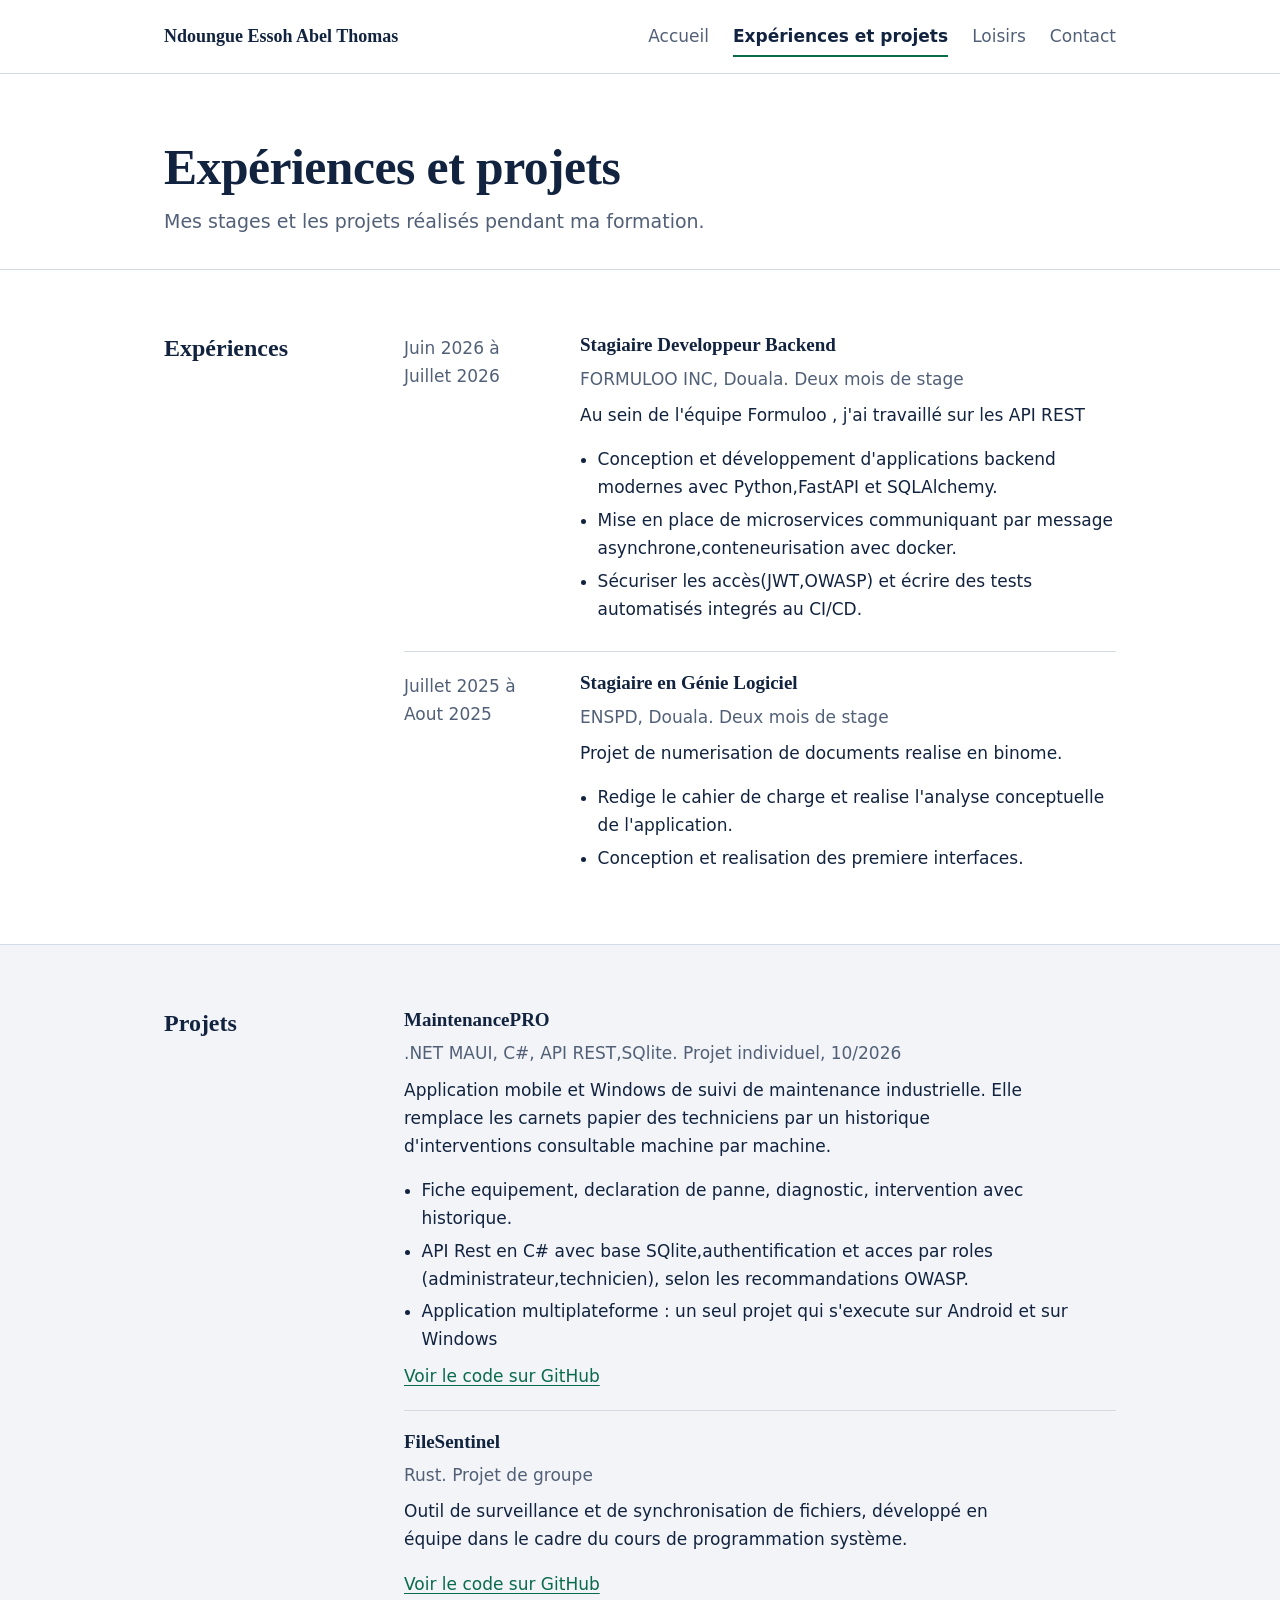
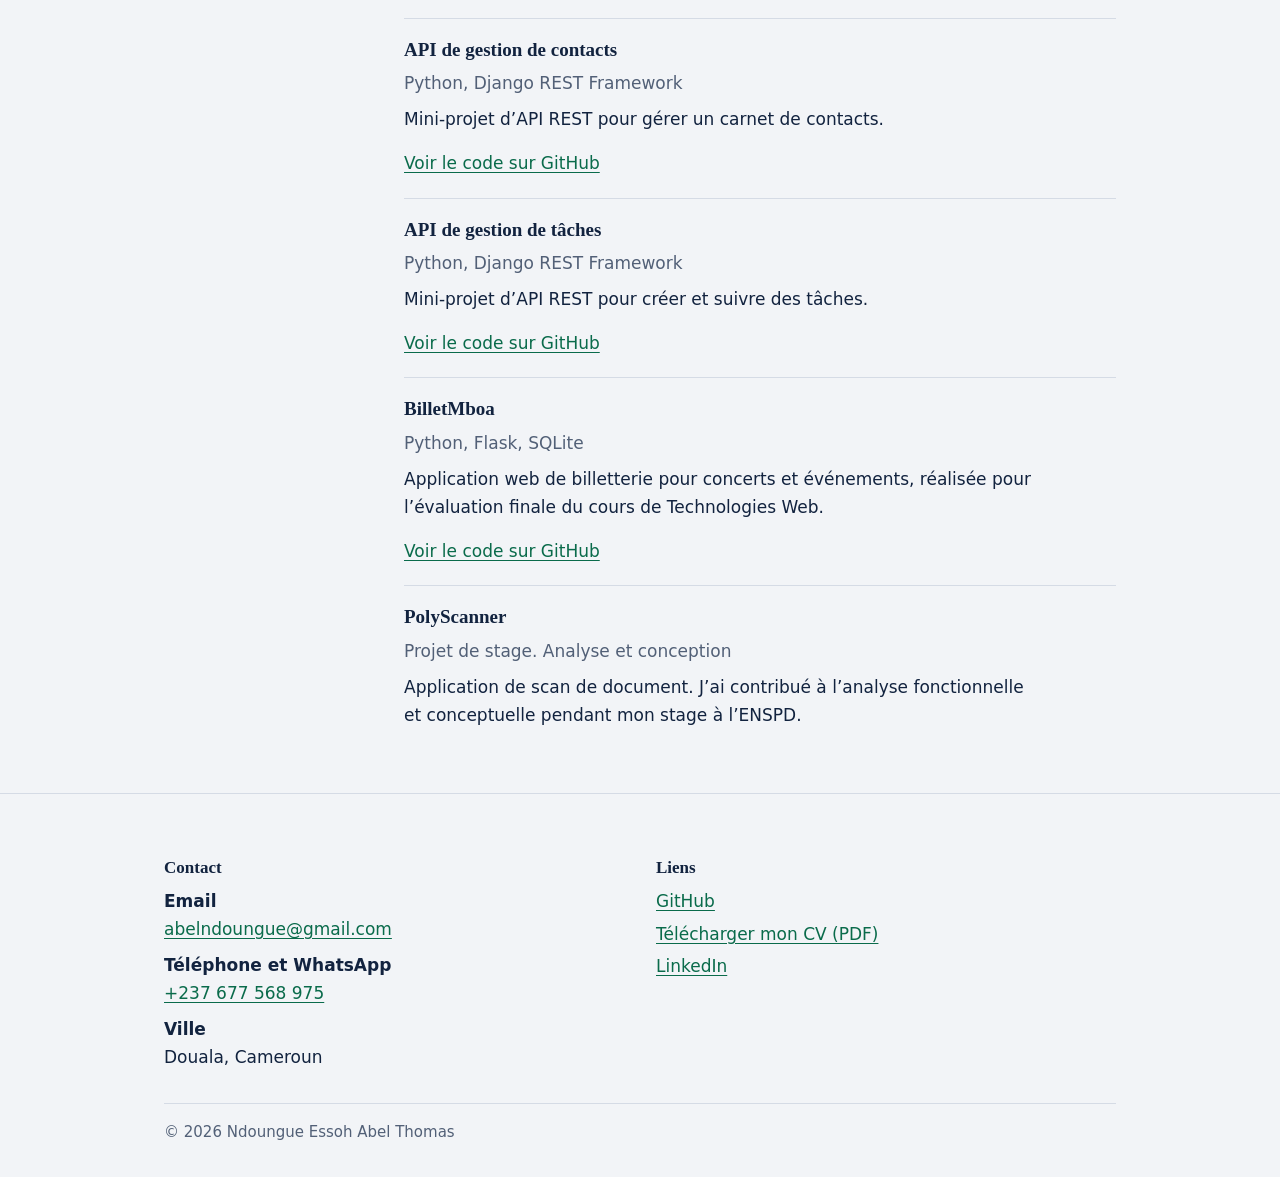
==== experiences.html @ 74dafb32 "Refondre le CV en ligne en site responsive Modernise les pages d’accueil, d’expériences et de loisir" ====
<!DOCTYPE html>
<html lang="fr">
<head>
  <meta charset="UTF-8">
  <meta name="viewport" content="width=device-width, initial-scale=1">
  <title>Expériences et projets | Ndoungue Essoh Abel Thomas</title>
  <meta name="description" content="Stages et projets de Ndoungue Essoh Abel Thomas : FileSentinel (Rust), API Django REST Framework, BilletMboa (Flask), PolyScanner.">
  <meta name="author" content="Ndoungue Essoh Abel Thomas">
  <meta property="og:title" content="Expériences et projets | Ndoungue Essoh Abel Thomas">
  <meta property="og:description" content="Stages et projets de Ndoungue Essoh Abel Thomas : FileSentinel (Rust), API Django REST Framework, BilletMboa (Flask), PolyScanner.">
  <meta property="og:type" content="website">
  <link rel="icon" href="img/favicon.svg" type="image/svg+xml">
  <link rel="stylesheet" href="css/style.css">
</head>
<body>
  <a class="lien-evitement" href="#contenu">Aller au contenu</a>
  <header class="entete">
    <div class="conteneur entete__interieur">
      <a class="entete__nom" href="index.html">Ndoungue Essoh Abel Thomas</a>
      <nav aria-label="Navigation principale">
        <ul class="menu">
          <li><a href="index.html">Accueil</a></li>
          <li><a href="experiences.html" aria-current="page">Expériences et projets</a></li>
          <li><a href="hobbies.html">Loisirs</a></li>
          <li><a href="#contact">Contact</a></li>
        </ul>
      </nav>
    </div>
  </header>

  <main id="contenu">
    <section class="page-titre">
      <div class="conteneur">
        <h1>Expériences et projets</h1>
        <p>Mes stages et les projets réalisés pendant ma formation.</p>
      </div>
    </section>

    <section class="section" id="experiences">
      <div class="conteneur section__grille">
        <h2>Expériences</h2>
        <div>
          <article class="fiche">
            <p class="fiche__date"> Juin 2026 à  Juillet 2026</p>
            <div>
              <h3>Stagiaire Developpeur Backend</h3>
              <p class="fiche__lieu">FORMULOO INC, Douala. Deux mois de stage </p>
              <p>Au sein de l'équipe Formuloo , j'ai travaillé sur les API REST </p>
                <ul class="fiche__actions">
                  <li>Conception et développement  d'applications backend modernes avec Python,FastAPI et SQLAlchemy.</li>
                  <li>Mise en place de microservices communiquant par message asynchrone,conteneurisation avec docker.</li>
                  <li>Sécuriser les accès(JWT,OWASP) et écrire des tests automatisés integrés au CI/CD.</li>
                </ul>
            </div>
          </article>
          <article class="fiche">
            <p class="fiche__date"> Juillet 2025 à  Aout 2025</p>
            <div>
              <h3>Stagiaire en Génie Logiciel</h3>
              <p class="fiche__lieu">ENSPD, Douala. Deux mois de stage </p>
              <p>Projet de numerisation de documents realise en binome.</p>
                <ul class="fiche__actions">
                  <li>Redige le cahier de charge et realise l'analyse conceptuelle de l'application.</li>
                  <li>Conception et realisation des premiere interfaces.</li>
                </ul>
            </div>
          </article>
        </div>
      </div>
    </section>

    <section class="section section--alt" id="projets">
      <div class="conteneur section__grille">
        <h2>Projets</h2>
        <div>
          <!-- <img src="img/image.png" alt="Capture de l'ecran de l'application MaintenancePRO" width="200" height="200"> -->
          <article class="fiche fiche--simple">
            <div>
              <h3>MaintenancePRO</h3>
              <p class="fiche__lieu">.NET MAUI, C#, API REST,SQlite. Projet individuel, 10/2026</p>
              <p>Application mobile et Windows de suivi de maintenance industrielle. Elle remplace les carnets papier des techniciens par un historique d'interventions consultable machine par machine.</p>
              <ul class="fiche__actions">
                <li>Fiche equipement, declaration de panne, diagnostic, intervention avec historique.</li>
                <li>API Rest en C# avec base SQlite,authentification et acces par roles (administrateur,technicien), selon les recommandations OWASP.</li>
                <li>Application multiplateforme : un seul projet qui s'execute sur Android et sur Windows</li>
              </ul>
              <p><a href="https://github.com/Abelthomas12345/MaintenancePRO" target="_blank" rel="noopener noreferrer">Voir le code sur GitHub</a></p>
            </div>
          </article>
          <article class="fiche fiche--simple">
            <div>
              <h3>FileSentinel</h3>
              <p class="fiche__lieu">Rust. Projet de groupe</p>
              <p>Outil de surveillance et de synchronisation de fichiers, développé en équipe dans le cadre du cours de programmation système.</p>
              <p><a href="https://github.com/AbelThomas12345" target="_blank" rel="noopener noreferrer">Voir le code sur GitHub</a></p>
            </div>
          </article>
          <article class="fiche fiche--simple">
            <div>
              <h3>API de gestion de contacts</h3>
              <p class="fiche__lieu">Python, Django REST Framework</p>
              <p>Mini-projet d’API REST pour gérer un carnet de contacts.</p>
              <p><a href="https://github.com/AbelThomas12345" target="_blank" rel="noopener noreferrer">Voir le code sur GitHub</a></p>
            </div>
          </article>
          <article class="fiche fiche--simple">
            <div>
              <h3>API de gestion de tâches</h3>
              <p class="fiche__lieu">Python, Django REST Framework</p>
              <p>Mini-projet d’API REST pour créer et suivre des tâches.</p>
              <p><a href="https://github.com/AbelThomas12345" target="_blank" rel="noopener noreferrer">Voir le code sur GitHub</a></p>
            </div>
          </article>
          <article class="fiche fiche--simple">
            <div>
              <h3>BilletMboa</h3>
              <p class="fiche__lieu">Python, Flask, SQLite</p>
              <p>Application web de billetterie pour concerts et événements, réalisée pour l’évaluation finale du cours de Technologies Web.</p>
              <p><a href="https://github.com/Abelthomas12345/BilletMboa" target="_blank" rel="noopener noreferrer">Voir le code sur GitHub</a></p>
            </div>
          </article>
          <article class="fiche fiche--simple">
            <div>
              <h3>PolyScanner</h3>
              <p class="fiche__lieu">Projet de stage. Analyse et conception</p>
              <p>Application de scan de document. J’ai contribué à l’analyse fonctionnelle et conceptuelle pendant mon stage à l’ENSPD.</p>
            </div>
          </article>
        </div>
      </div>
    </section>
  </main>

  <footer class="pied" id="contact">
    <div class="conteneur">
      <div class="pied__grille">
        <div>
          <h2>Contact</h2>
          <dl class="coordonnees">
            <dt>Email</dt>
            <dd><a href="mailto:abelndoungue@gmail.com">abelndoungue@gmail.com</a></dd>
            <dt>Téléphone et WhatsApp</dt>
            <dd><a href="https://wa.me/237677568975" target="_blank" rel="noopener noreferrer">+237 677 568 975</a></dd>
            <dt>Ville</dt>
            <dd>Douala, Cameroun</dd>
          </dl>
        </div>
        <div>
          <h2>Liens</h2>
          <ul>
            <li><a href="https://github.com/AbelThomas12345" target="_blank" rel="noopener noreferrer">GitHub</a></li>
            <li><a href="doc/CV_Ndoungue_Essoh_Abel_Thomas.pdf" target="_blank" rel="noopener noreferrer">Télécharger mon CV (PDF)</a></li>
            <li><a href="https://www.linkedin.com/in/abel-ndoungue" target="_blank" rel="noopener noreferrer">LinkedIn</a></li>
          </ul>
        </div>
      </div>
      <p class="pied__copyright">© 2026 Ndoungue Essoh Abel Thomas</p>
    </div>
  </footer>
</body>
</html>
---- css/style.css ----
/* ==========================================================================
   CV en ligne : feuille de style unique
   --------------------------------------------------------------------------
   Pour changer l'apparence du site, modifie d'abord la section 1 (variables).
   Sommaire :
     1. Variables (couleurs, typographie, espacements)
     2. Base (reset, texte, liens)
     3. Mise en page (conteneur, en-tête, sections, pied de page)
     4. Composants (boutons, fiches, listes de compétences)
     5. Page d'accueil (hero)
     6. Adaptation mobile
     7. Impression
   ========================================================================== */


/* 1. VARIABLES
   ========================================================================== */
:root {
  /* Couleurs */
  --c-fond:        #ffffff;
  --c-fond-alt:    #f2f4f7;   /* bandes de section et pied de page */
  --c-texte:       #12233f;   /* bleu nuit pour le texte */
  --c-discret:     #526077;   /* dates, légendes, infos secondaires */
  --c-bordure:     #d5dbe5;
  --c-accent:      #0a6b4b;   /* vert : liens, boutons, soulignement du menu */
  --c-accent-fonce:#07503a;   /* survol */

  /* Typographie : polices système, rien à télécharger */
  --f-titre: Georgia, "Times New Roman", serif;
  --f-texte: system-ui, -apple-system, "Segoe UI", Roboto, "Helvetica Neue", Arial, sans-serif;

  /* Espacements */
  --espace-s: 0.5rem;
  --espace-m: 1rem;
  --espace-l: 2rem;
  --espace-xl: 4rem;

  /* Divers */
  --largeur-max: 62rem;
  --rayon: 3px;
}


/* 2. BASE
   ========================================================================== */
*,
*::before,
*::after { box-sizing: border-box; }

html { scroll-behavior: smooth; }

body {
  margin: 0;
  font-family: var(--f-texte);
  font-size: 1.0625rem;
  line-height: 1.65;
  color: var(--c-texte);
  background: var(--c-fond);
}

h1, h2, h3 {
  font-family: var(--f-titre);
  font-weight: 700;
  line-height: 1.2;
  margin: 0 0 var(--espace-s);
}

h1 { font-size: clamp(2.1rem, 5vw, 3.1rem); letter-spacing: -0.01em; }
h2 { font-size: 1.5rem; }
h3 { font-size: 1.1875rem; }

p { margin: 0 0 var(--espace-m); max-width: 40rem; }
ul { margin: 0; padding: 0; list-style: none; }

a { color: var(--c-accent); text-underline-offset: 0.18em; }
a:hover { color: var(--c-accent-fonce); }

:focus-visible {
  outline: 3px solid var(--c-accent);
  outline-offset: 2px;
}

img { max-width: 100%; height: auto; display: block; }

.lien-evitement {
  position: absolute;
  left: -999px;
  top: 0;
  padding: var(--espace-s) var(--espace-m);
  background: var(--c-texte);
  color: #fff;
}
.lien-evitement:focus { left: var(--espace-m); top: var(--espace-s); z-index: 10; }


/* 3. MISE EN PAGE
   ========================================================================== */
.conteneur {
  width: 100%;
  max-width: var(--largeur-max);
  margin: 0 auto;
  padding: 0 1.25rem;
}

/* En-tête et menu */
.entete { border-bottom: 1px solid var(--c-bordure); }

.entete__interieur {
  display: flex;
  flex-wrap: wrap;
  align-items: center;
  justify-content: space-between;
  gap: var(--espace-s) var(--espace-l);
  padding-top: var(--espace-m);
  padding-bottom: var(--espace-m);
}

.entete__nom {
  font-family: var(--f-titre);
  font-size: 1.125rem;
  font-weight: 700;
  color: var(--c-texte);
  text-decoration: none;
}

.menu { display: flex; flex-wrap: wrap; gap: 0 1.5rem; }

/* .menu li:hover{ 
  background: rgba(15, 213, 121, 0.6);
  border-bottom: 2px solid #07503a;
} */

.menu a {
  display: block;
  padding: 0.35rem 0;
  color: var(--c-discret);
  text-decoration: none;
  border-bottom: 2px solid transparent;
}
.menu a:hover { 
  color: var(--c-texte);
  background: rgba(15, 213, 121, 0.6);
  border-bottom: 2px solid #07503a;
}
.menu a[aria-current="page"] {
  color: var(--c-texte);
  font-weight: 600;
  border-bottom-color: var(--c-accent);
}

/* Sections : titre à gauche, contenu à droite */
.section { padding: var(--espace-xl) 0; border-top: 1px solid var(--c-bordure); }
.section--alt { background: var(--c-fond-alt); }
.section:first-of-type { border-top: 0; }

.section__grille {
  display: grid;
  grid-template-columns: 13rem 1fr;
  gap: var(--espace-m) var(--espace-l);
}

/* En-tête de page secondaire (Projets, Loisirs) */
.page-titre { padding: var(--espace-xl) 0 var(--espace-l); }
.page-titre p { color: var(--c-discret); font-size: 1.1875rem; margin-bottom: 0; }

/* Pied de page */
.pied {
  padding: var(--espace-xl) 0 var(--espace-l);
  background: var(--c-fond-alt);
  border-top: 1px solid var(--c-bordure);
}

.pied__grille {
  display: grid;
  grid-template-columns: repeat(auto-fit, minmax(14rem, 1fr));
  gap: var(--espace-l);
}

.pied h2 { font-size: 1.0625rem; }
.pied li { margin-bottom: 0.3rem; }
.pied__copyright {
  margin: var(--espace-l) 0 0;
  padding-top: var(--espace-m);
  border-top: 1px solid var(--c-bordure);
  color: var(--c-discret);
  font-size: 0.9375rem;
  max-width: none;
}


/* 4. COMPOSANTS
   ========================================================================== */

/* Boutons */
.boutons { display: flex; flex-wrap: wrap; gap: 0.75rem; margin-top: var(--espace-l); }

.bouton {
  display: inline-block;
  padding: 0.65rem 1.25rem;
  border: 1px solid var(--c-accent);
  border-radius: var(--rayon);
  font-weight: 600;
  text-decoration: none;
  color: var(--c-accent);
  background: transparent;
}
.bouton:hover { background: var(--c-accent); color: #fff; }

.bouton--plein { background: var(--c-accent); color: #fff; }
.bouton--plein:hover { background: var(--c-accent-fonce); border-color: var(--c-accent-fonce); }

/* Fiche : une ligne de parcours, d'expérience, de projet ou de loisir.
   Structure : date (ou rien) à gauche, texte à droite. */
.fiche {
  display: grid;
  grid-template-columns: 9rem 1fr;
  gap: var(--espace-s) var(--espace-l);
  padding: 1.25rem 0;
  border-bottom: 1px solid var(--c-bordure);
}
.fiche:first-child { padding-top: 0; }
.fiche:last-child { border-bottom: 0; padding-bottom: 0; }


.fiche__date {
  color: var(--c-discret);
  font-variant-numeric: tabular-nums;
}
.fiche__lieu { color: var(--c-discret); margin-bottom: var(--espace-s); }
.fiche p:last-child { margin-bottom: 0; }

.fiche__actions {
  margin: 0 0 var(--espace-s);
  padding-left: 1.1rem;
  list-style: disc;
}

.fiche__actions li {
  margin-bottom: 0.3rem;
  max-width: 40 rem;
}

/* Fiche sans colonne de date (projets, loisirs) */
.fiche--simple { grid-template-columns: 1fr; }

/* Liste de compétences : catégorie à gauche, éléments à droite */
.competences { margin: 0; }
.competences > div {
  display: grid;
  grid-template-columns: 9rem 1fr;
  gap: var(--espace-s) var(--espace-l);
  padding: 0.85rem 0;
  border-bottom: 1px solid var(--c-bordure);
}
.competences > div:first-child { padding-top: 0; }
.competences > div:last-child { border-bottom: 0; padding-bottom: 0; }
.competences dt { font-weight: 600; }
.competences dd { margin: 0; }

/* Liste de coordonnées */
.coordonnees { margin: 0; }
.coordonnees dt { font-weight: 600; margin-top: var(--espace-s); }
.coordonnees dd { margin: 0; }


/* 5. PAGE D'ACCUEIL (hero)
   ========================================================================== */
.hero { padding: var(--espace-xl) 0; }

.hero__grille {
  display: grid;
  grid-template-columns: 1fr 15rem;
  gap: var(--espace-l) 3.5rem;
  align-items: center;
}

.hero__statut {
  margin-bottom: var(--espace-m);
  color: var(--c-accent);
  font-weight: 600;
}

.hero__intro { font-size: 1.1875rem; margin-top: var(--espace-m); }

.hero__photo {
  width: 100%;
  aspect-ratio: 4 / 5;
  object-fit: cover;
  border-radius: var(--rayon);
  border: 1px solid var(--c-bordure);
}


/* 6. ADAPTATION MOBILE
   ========================================================================== */
@media (max-width: 760px) {
  body { font-size: 1rem; }

  .section { padding: 2.5rem 0; }
  .section__grille { grid-template-columns: 1fr; }

  .fiche,
  .competences > div { grid-template-columns: 1fr; gap: 0.15rem; }

  .hero { padding: 2.5rem 0; }
  .hero__grille { grid-template-columns: 1fr; }
  .hero__photo { max-width: 11rem; order: -1; }
}

@media (prefers-reduced-motion: reduce) {
  html { scroll-behavior: auto; }
}


/* 7. IMPRESSION (le site s'imprime comme un CV propre)
   ========================================================================== */
@media print {
  .menu, .boutons, .lien-evitement { display: none; }
  .section--alt, .pied { background: none; }
  .section { padding: 1.25rem 0; break-inside: avoid; }
  a { color: inherit; text-decoration: none; }
}
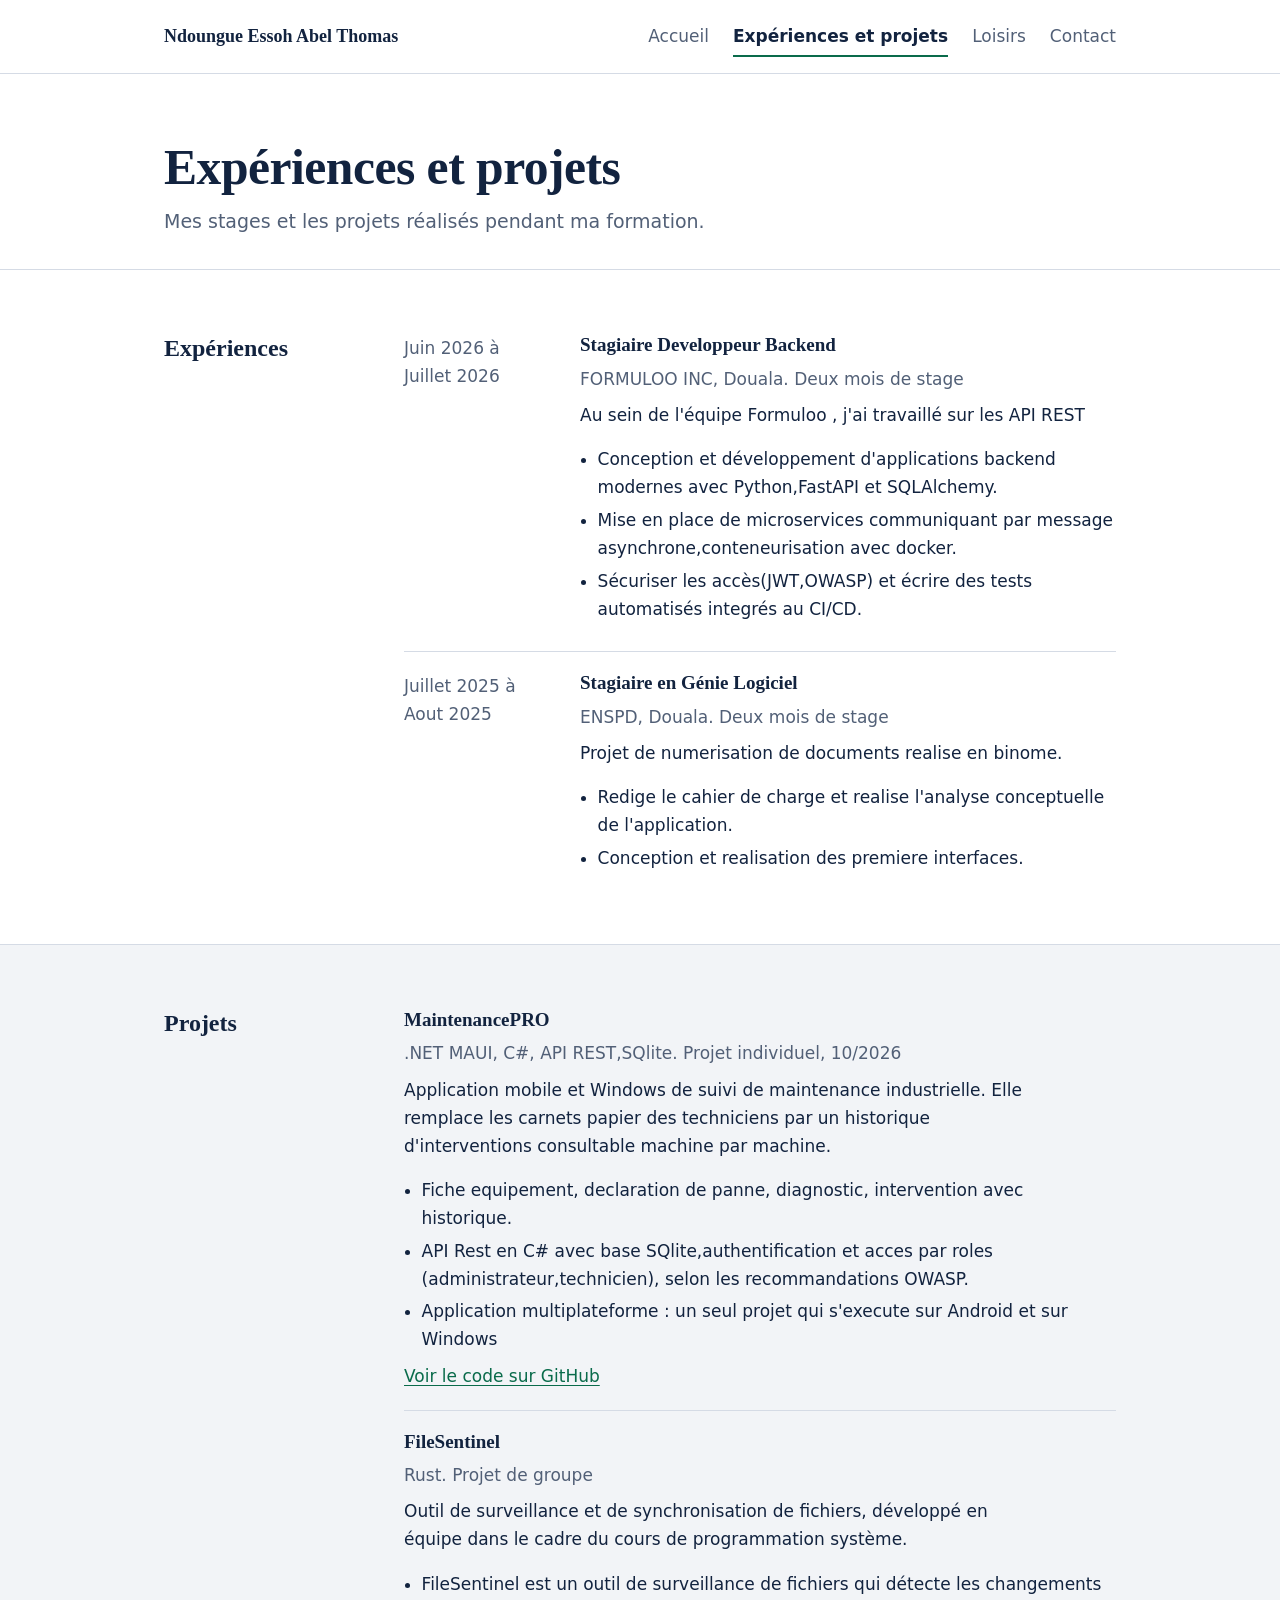
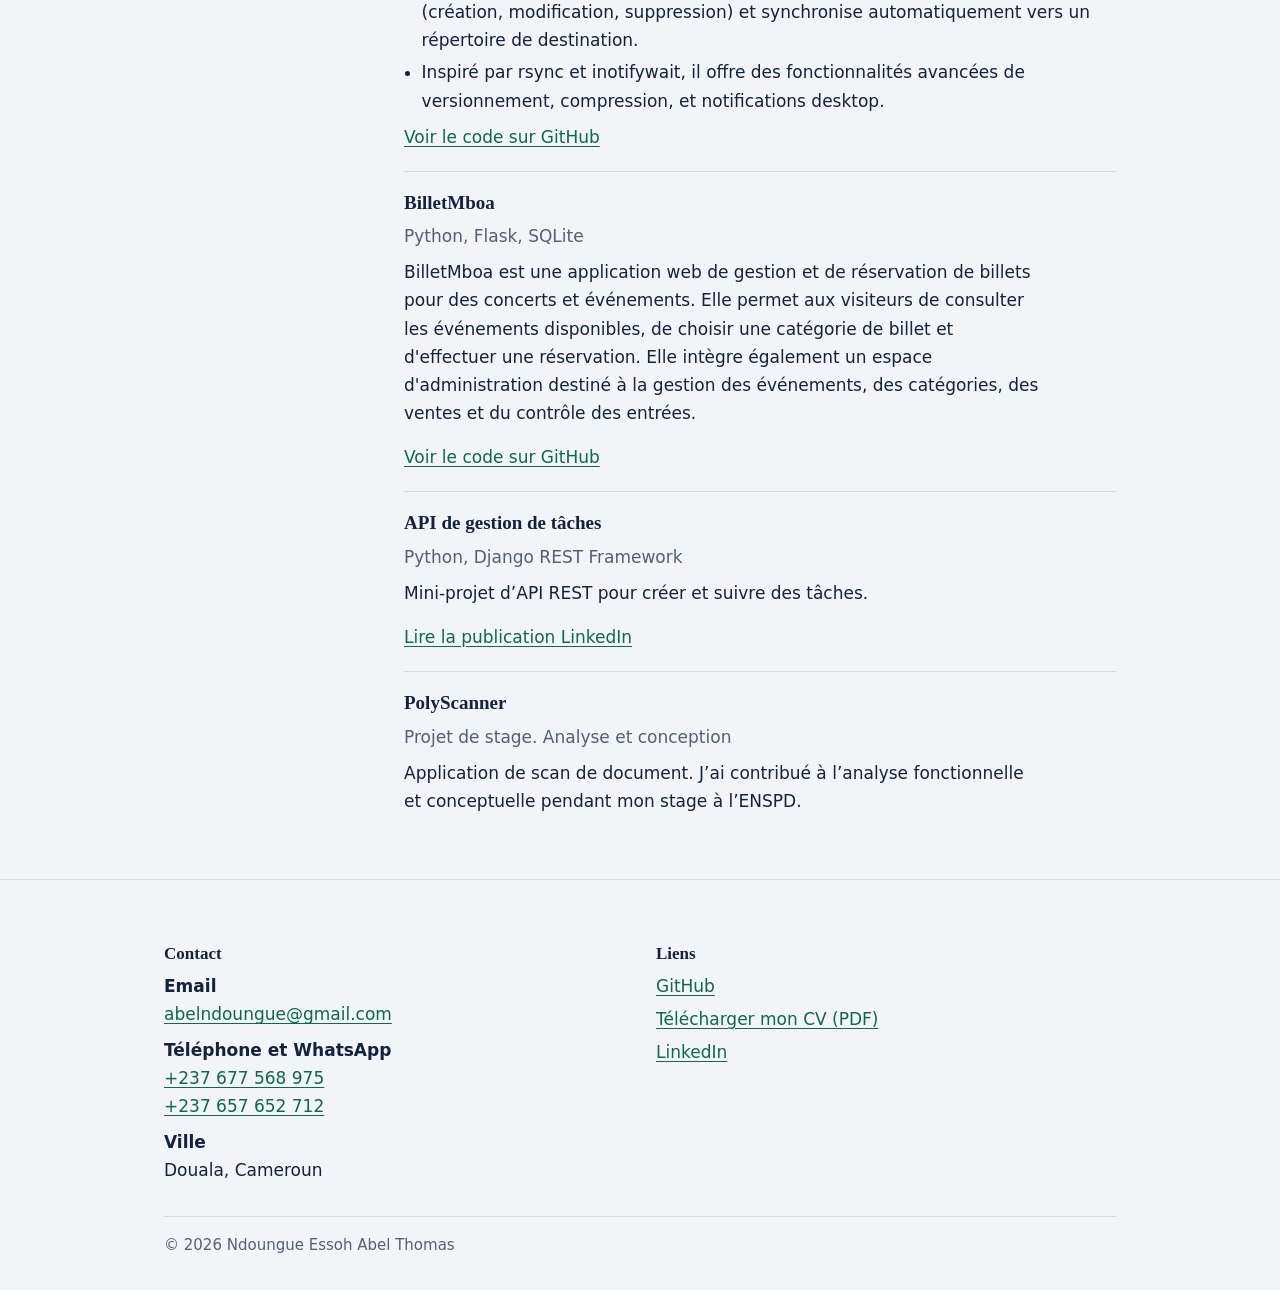
==== commit 2c4acea5: "Update portfolio projects and contact details Refresh project descriptions and links, add a profile " ====
--- a/experiences.html
+++ b/experiences.html
@@ -73,7 +73,6 @@
       <div class="conteneur section__grille">
         <h2>Projets</h2>
         <div>
-          <!-- <img src="img/image.png" alt="Capture de l'ecran de l'application MaintenancePRO" width="200" height="200"> -->
           <article class="fiche fiche--simple">
             <div>
               <h3>MaintenancePRO</h3>
@@ -92,15 +91,22 @@
               <h3>FileSentinel</h3>
               <p class="fiche__lieu">Rust. Projet de groupe</p>
               <p>Outil de surveillance et de synchronisation de fichiers, développé en équipe dans le cadre du cours de programmation système.</p>
-              <p><a href="https://github.com/AbelThomas12345" target="_blank" rel="noopener noreferrer">Voir le code sur GitHub</a></p>
+              <ul class="fiche__actions">
+                <li>FileSentinel est un outil de surveillance de fichiers qui détecte les changements (création, modification, suppression) et synchronise automatiquement vers un répertoire de destination.</li>
+                <li>Inspiré par rsync et inotifywait, il offre des fonctionnalités avancées de versionnement, compression, et notifications desktop.</li>
+              </ul>
+              <p><a href="https://github.com/Annouuuuuuu/SN-Rust-G8" target="_blank" rel="noopener noreferrer">Voir le code sur GitHub</a></p>
             </div>
           </article>
           <article class="fiche fiche--simple">
             <div>
-              <h3>API de gestion de contacts</h3>
-              <p class="fiche__lieu">Python, Django REST Framework</p>
-              <p>Mini-projet d’API REST pour gérer un carnet de contacts.</p>
-              <p><a href="https://github.com/AbelThomas12345" target="_blank" rel="noopener noreferrer">Voir le code sur GitHub</a></p>
+              <h3>BilletMboa</h3>
+              <p class="fiche__lieu">Python, Flask, SQLite</p>
+              <p>BilletMboa est une application web de gestion et de réservation de billets pour des concerts et événements. 
+                Elle permet aux visiteurs de consulter les événements disponibles, de choisir une catégorie de billet et d'effectuer une réservation. 
+                Elle intègre également un espace d'administration destiné à la gestion des événements, des catégories, des ventes et du contrôle des entrées.
+              </p>
+              <p><a href="https://github.com/Abelthomas12345/BilletMboa" target="_blank" rel="noopener noreferrer">Voir le code sur GitHub</a></p>
             </div>
           </article>
           <article class="fiche fiche--simple">
@@ -108,15 +114,7 @@
               <h3>API de gestion de tâches</h3>
               <p class="fiche__lieu">Python, Django REST Framework</p>
               <p>Mini-projet d’API REST pour créer et suivre des tâches.</p>
-              <p><a href="https://github.com/AbelThomas12345" target="_blank" rel="noopener noreferrer">Voir le code sur GitHub</a></p>
-            </div>
-          </article>
-          <article class="fiche fiche--simple">
-            <div>
-              <h3>BilletMboa</h3>
-              <p class="fiche__lieu">Python, Flask, SQLite</p>
-              <p>Application web de billetterie pour concerts et événements, réalisée pour l’évaluation finale du cours de Technologies Web.</p>
-              <p><a href="https://github.com/Abelthomas12345/BilletMboa" target="_blank" rel="noopener noreferrer">Voir le code sur GitHub</a></p>
+              <p><a href="https://lnkd.in/p/dU5XiSQh" target="_blank" rel="noopener noreferrer">Lire la publication LinkedIn</a></p>
             </div>
           </article>
           <article class="fiche fiche--simple">
@@ -141,6 +139,7 @@
             <dd><a href="mailto:abelndoungue@gmail.com">abelndoungue@gmail.com</a></dd>
             <dt>Téléphone et WhatsApp</dt>
             <dd><a href="https://wa.me/237677568975" target="_blank" rel="noopener noreferrer">+237 677 568 975</a></dd>
+            <dd><a href="https://wa.me/237657652712" target="_blank" rel="noopener noreferrer">+237 657 652 712</a></dd>
             <dt>Ville</dt>
             <dd>Douala, Cameroun</dd>
           </dl>
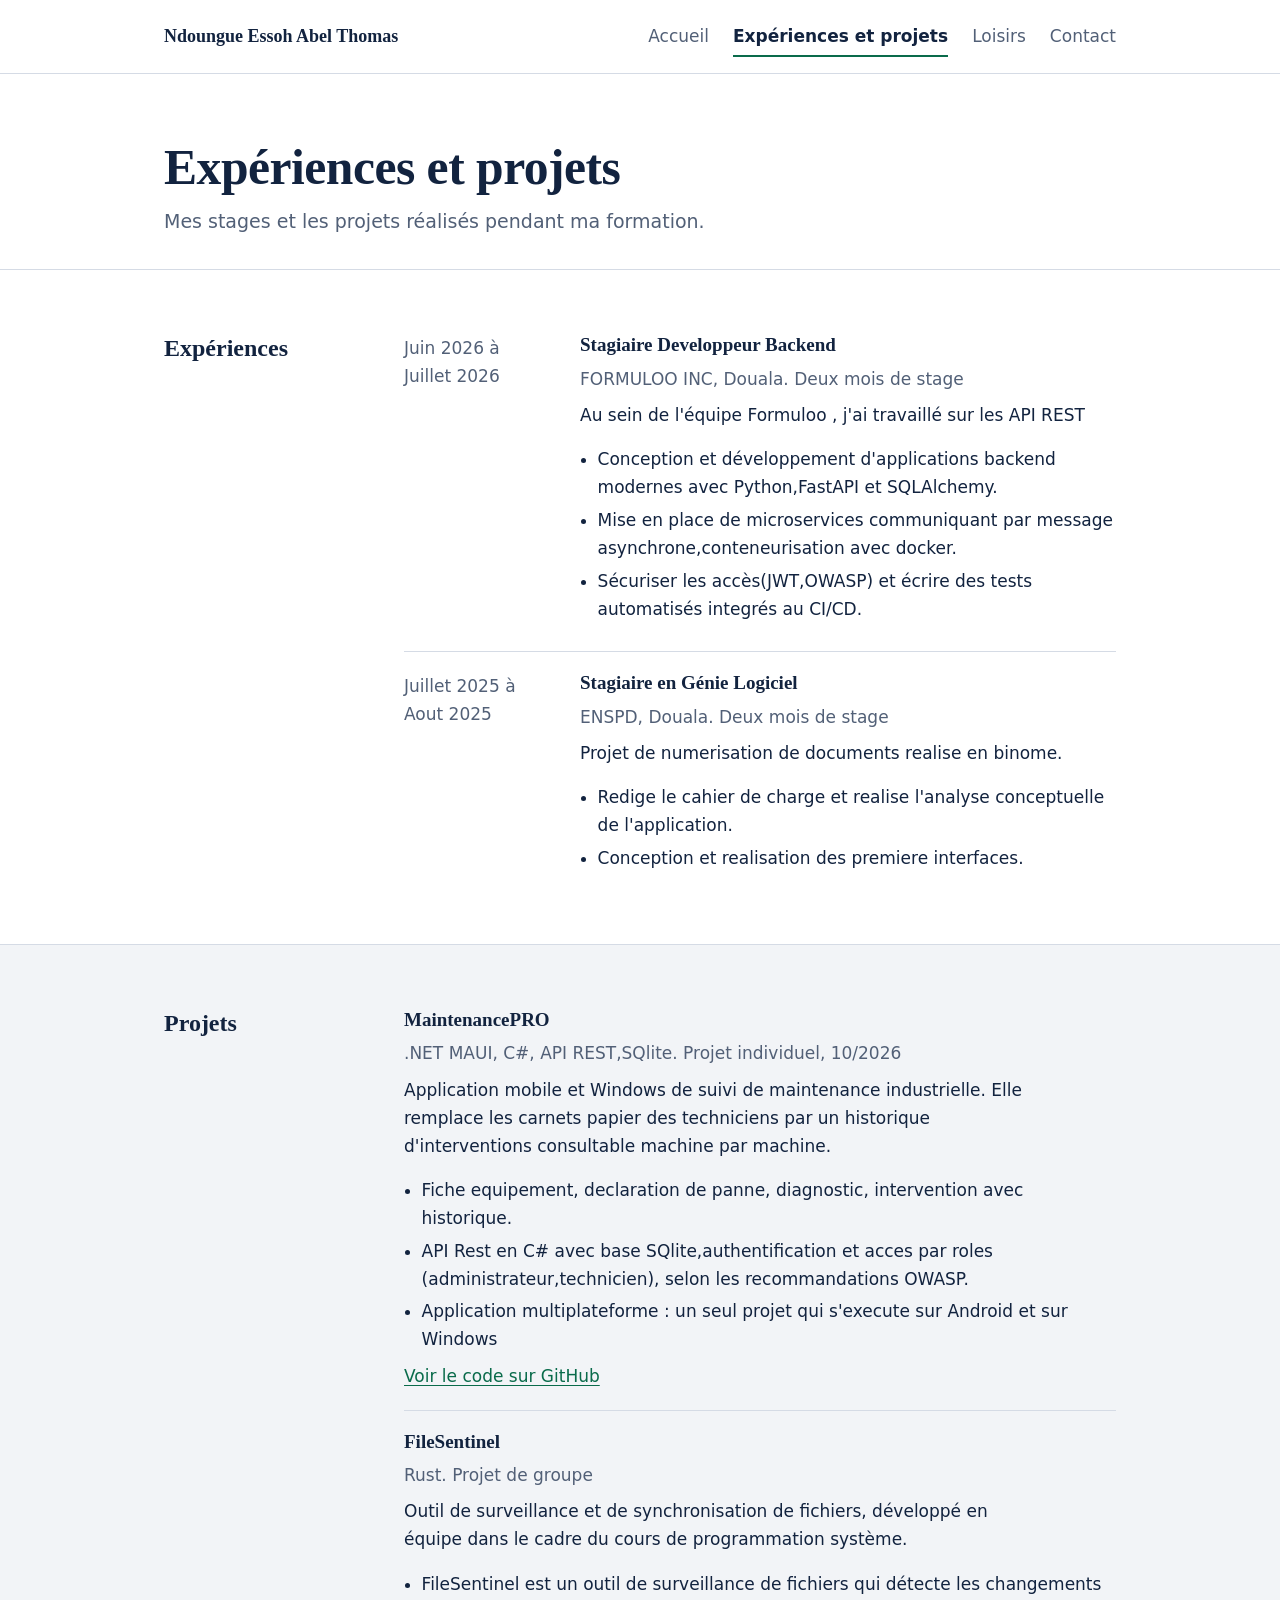
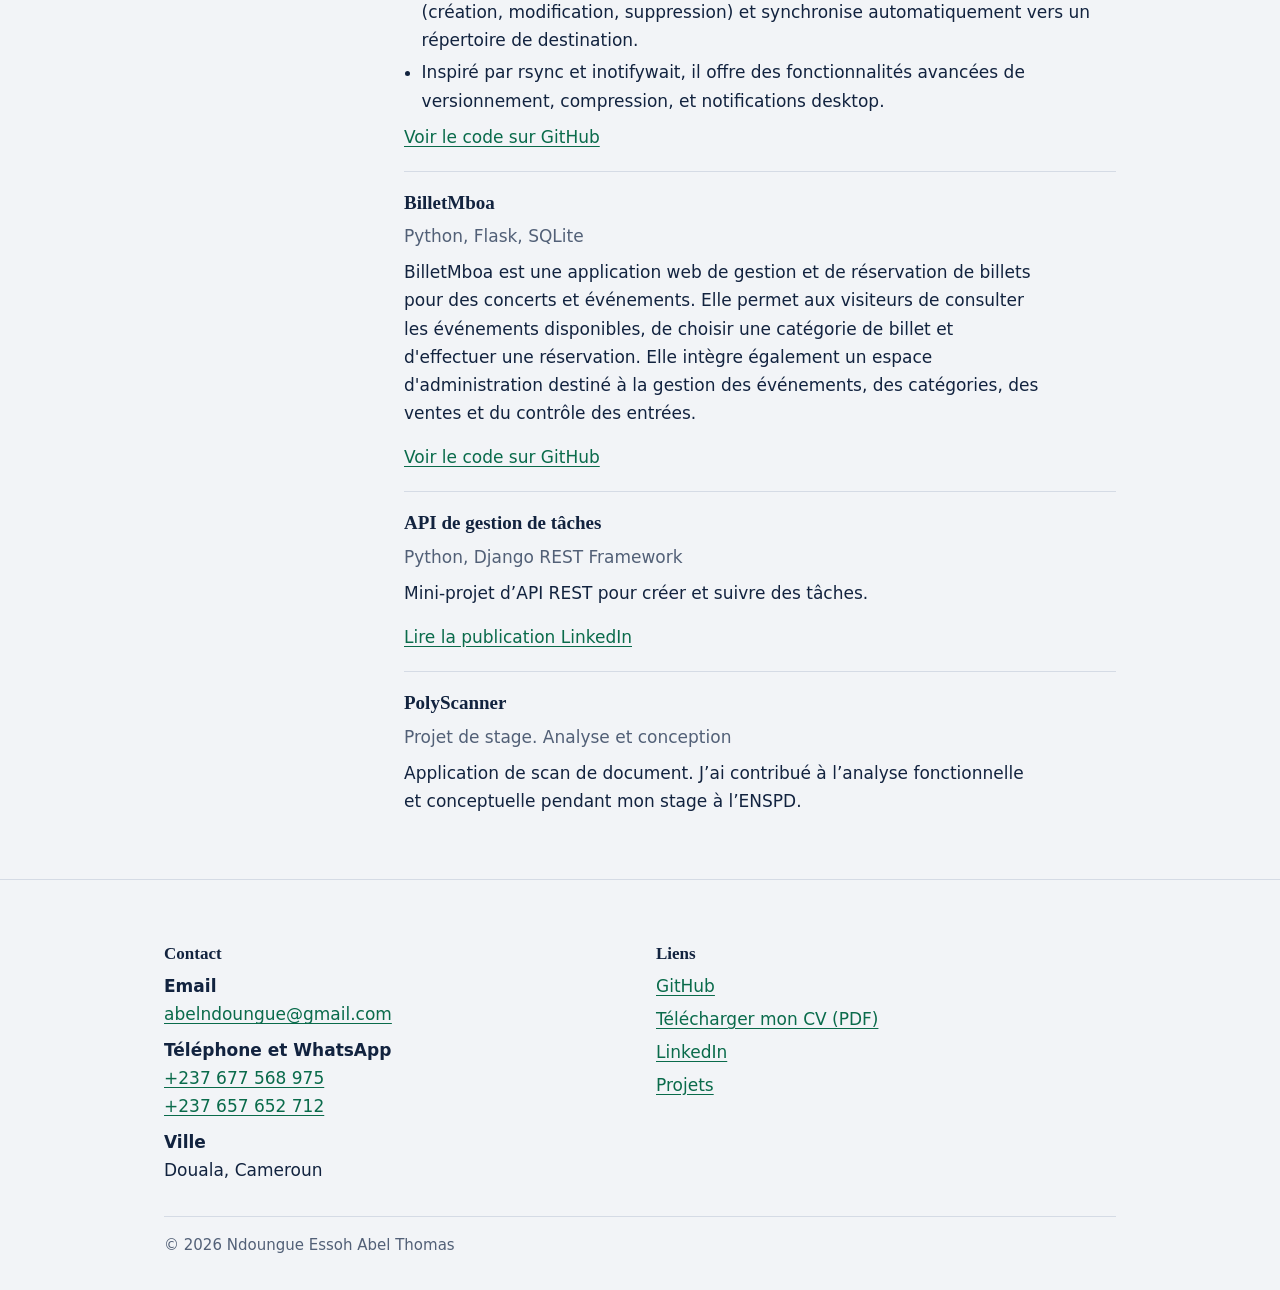
==== commit 09e99911: "Add GoatCounter analytics tracking Load GoatCounter on all portfolio pages and add click-tracking at" ====
--- a/experiences.html
+++ b/experiences.html
@@ -11,6 +11,8 @@
   <meta property="og:type" content="website">
   <link rel="icon" href="img/favicon.svg" type="image/svg+xml">
   <link rel="stylesheet" href="css/style.css">
+  <script data-goatcounter="https://abelndoungue.goatcounter.com/count"async src="//gc.zgo.at/count.js"></script>
+
 </head>
 <body>
   <a class="lien-evitement" href="#contenu">Aller au contenu</a>
@@ -147,9 +149,10 @@
         <div>
           <h2>Liens</h2>
           <ul>
-            <li><a href="https://github.com/AbelThomas12345" target="_blank" rel="noopener noreferrer">GitHub</a></li>
-            <li><a href="doc/CV_Ndoungue_Essoh_Abel_Thomas.pdf" target="_blank" rel="noopener noreferrer">Télécharger mon CV (PDF)</a></li>
+            <li><a href="https://github.com/AbelThomas12345" data-goatcounter-clic=""="click-github" target="_blank" rel="noopener noreferrer">GitHub</a></li>
+            <li><a href="doc/CV_Ndoungue_Essoh_Abel_Thomas.pdf"  data-goatcounte-click="telechargement-cv" target="_blank" rel="noopener noreferrer">Télécharger mon CV (PDF)</a></li>
             <li><a href="https://www.linkedin.com/in/abel-ndoungue" target="_blank" rel="noopener noreferrer">LinkedIn</a></li>
+            <li><a href="experiences.html#projets" target="_blank" rel="noopener noreferrer">Projets</a></li>
           </ul>
         </div>
       </div>
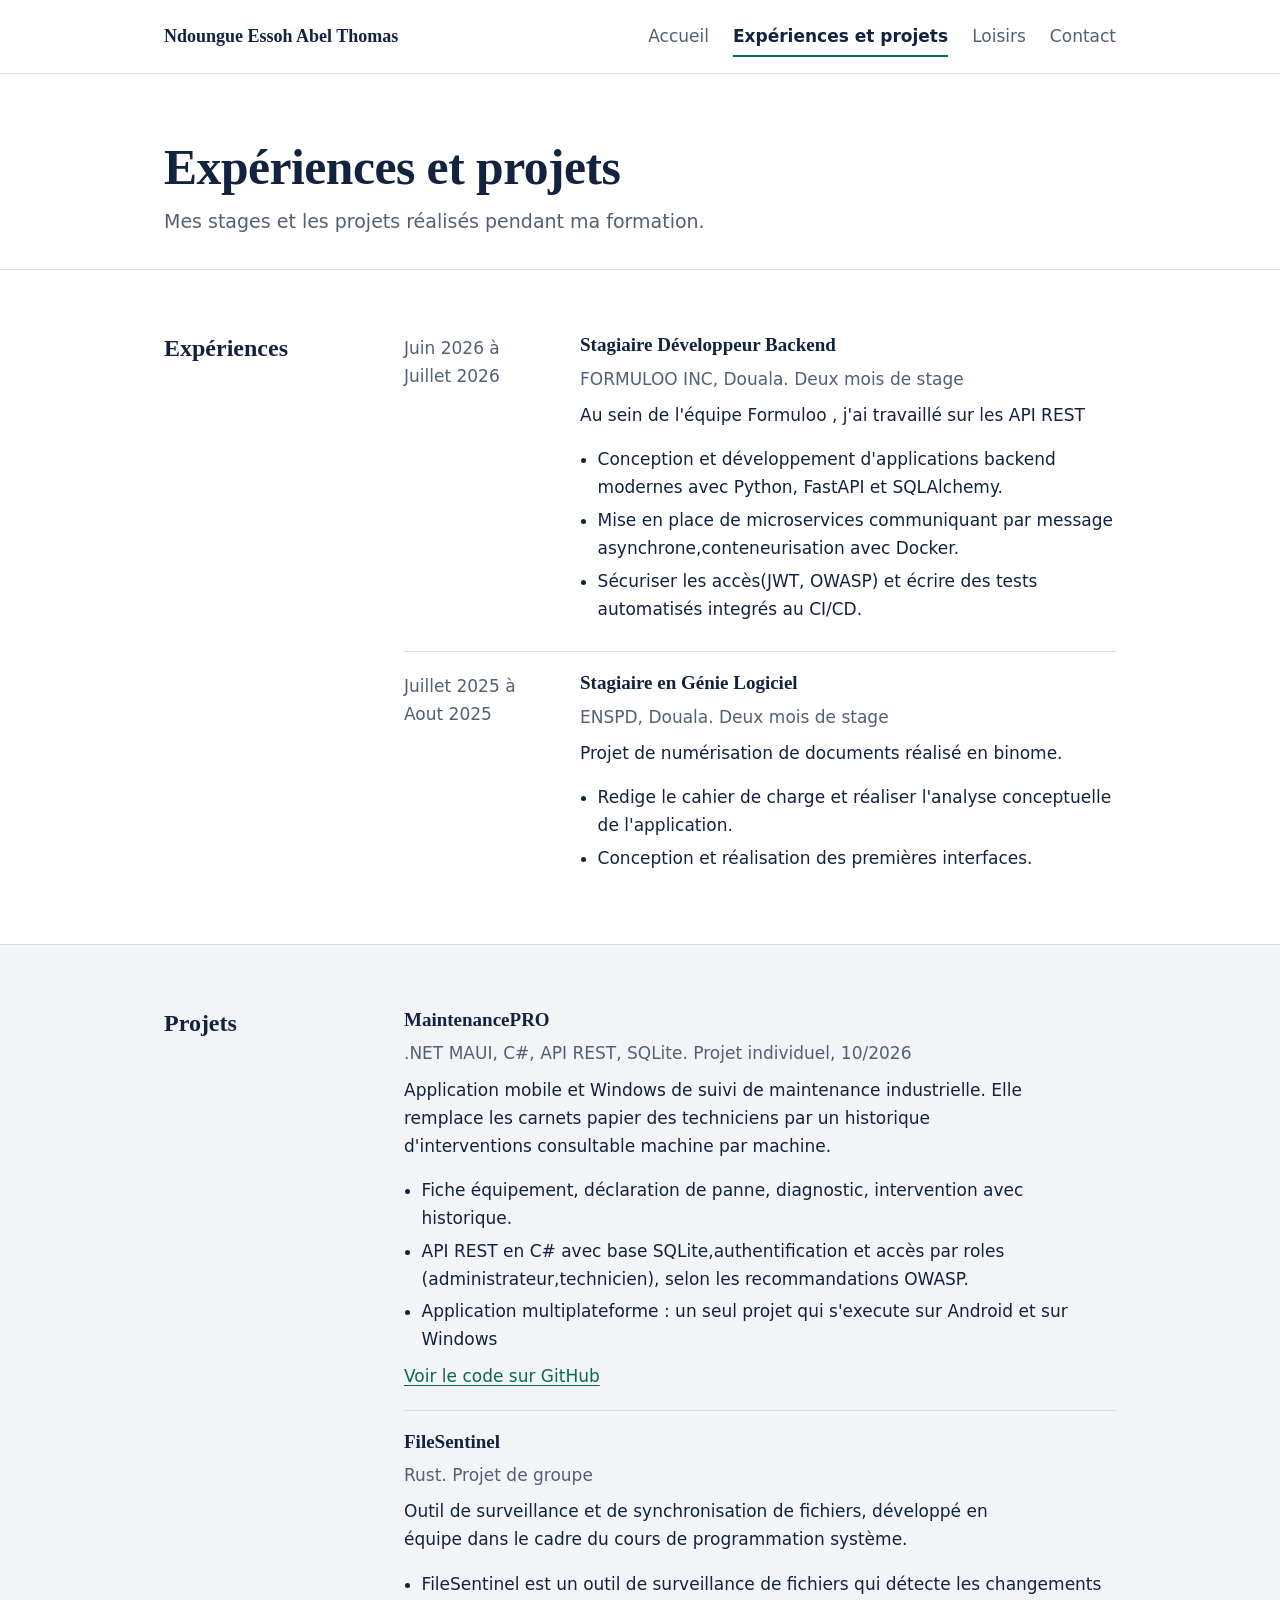
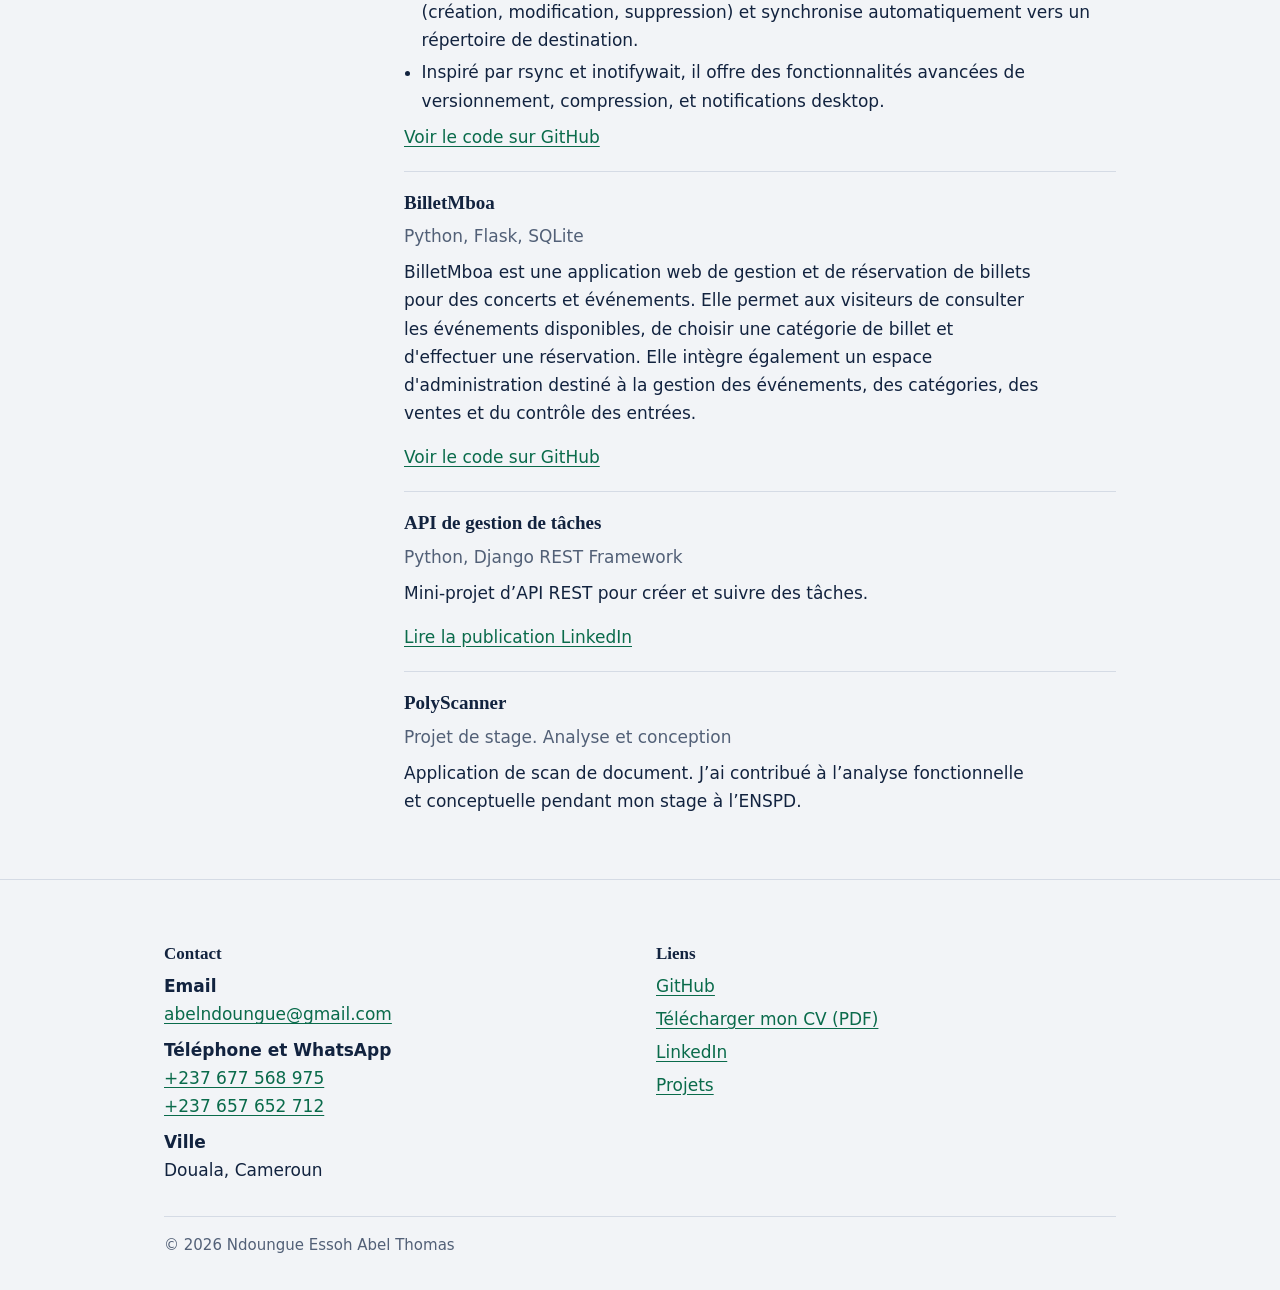
==== commit 49b10b75: "Fix formatting issues and update GoatCounter tracking in HTML files" ====
--- a/experiences.html
+++ b/experiences.html
@@ -11,7 +11,7 @@
   <meta property="og:type" content="website">
   <link rel="icon" href="img/favicon.svg" type="image/svg+xml">
   <link rel="stylesheet" href="css/style.css">
-  <script data-goatcounter="https://abelndoungue.goatcounter.com/count"async src="//gc.zgo.at/count.js"></script>
+  <script data-goatcounter="https://abelndoungue.goatcounter.com/count" async src="//gc.zgo.at/count.js"></script>
 
 </head>
 <body>
@@ -45,13 +45,13 @@
           <article class="fiche">
             <p class="fiche__date"> Juin 2026 à  Juillet 2026</p>
             <div>
-              <h3>Stagiaire Developpeur Backend</h3>
+              <h3>Stagiaire Développeur Backend</h3>
               <p class="fiche__lieu">FORMULOO INC, Douala. Deux mois de stage </p>
               <p>Au sein de l'équipe Formuloo , j'ai travaillé sur les API REST </p>
                 <ul class="fiche__actions">
-                  <li>Conception et développement  d'applications backend modernes avec Python,FastAPI et SQLAlchemy.</li>
-                  <li>Mise en place de microservices communiquant par message asynchrone,conteneurisation avec docker.</li>
-                  <li>Sécuriser les accès(JWT,OWASP) et écrire des tests automatisés integrés au CI/CD.</li>
+                  <li>Conception et développement  d'applications backend modernes avec Python, FastAPI et SQLAlchemy.</li>
+                  <li>Mise en place de microservices communiquant par message asynchrone,conteneurisation avec Docker.</li>
+                  <li>Sécuriser les accès(JWT, OWASP) et écrire des tests automatisés integrés au CI/CD.</li>
                 </ul>
             </div>
           </article>
@@ -60,10 +60,10 @@
             <div>
               <h3>Stagiaire en Génie Logiciel</h3>
               <p class="fiche__lieu">ENSPD, Douala. Deux mois de stage </p>
-              <p>Projet de numerisation de documents realise en binome.</p>
+              <p>Projet de numérisation de documents réalisé en binome.</p>
                 <ul class="fiche__actions">
-                  <li>Redige le cahier de charge et realise l'analyse conceptuelle de l'application.</li>
-                  <li>Conception et realisation des premiere interfaces.</li>
+                  <li>Redige le cahier de charge et réaliser l'analyse conceptuelle de l'application.</li>
+                  <li>Conception et réalisation des premières interfaces.</li>
                 </ul>
             </div>
           </article>
@@ -78,11 +78,11 @@
           <article class="fiche fiche--simple">
             <div>
               <h3>MaintenancePRO</h3>
-              <p class="fiche__lieu">.NET MAUI, C#, API REST,SQlite. Projet individuel, 10/2026</p>
+              <p class="fiche__lieu">.NET MAUI, C#, API REST, SQLite. Projet individuel, 10/2026</p>
               <p>Application mobile et Windows de suivi de maintenance industrielle. Elle remplace les carnets papier des techniciens par un historique d'interventions consultable machine par machine.</p>
               <ul class="fiche__actions">
-                <li>Fiche equipement, declaration de panne, diagnostic, intervention avec historique.</li>
-                <li>API Rest en C# avec base SQlite,authentification et acces par roles (administrateur,technicien), selon les recommandations OWASP.</li>
+                <li>Fiche équipement, déclaration de panne, diagnostic, intervention avec historique.</li>
+                <li>API REST en C# avec base SQLite,authentification et accès par roles (administrateur,technicien), selon les recommandations OWASP.</li>
                 <li>Application multiplateforme : un seul projet qui s'execute sur Android et sur Windows</li>
               </ul>
               <p><a href="https://github.com/Abelthomas12345/MaintenancePRO" target="_blank" rel="noopener noreferrer">Voir le code sur GitHub</a></p>
@@ -149,8 +149,8 @@
         <div>
           <h2>Liens</h2>
           <ul>
-            <li><a href="https://github.com/AbelThomas12345" data-goatcounter-clic=""="click-github" target="_blank" rel="noopener noreferrer">GitHub</a></li>
-            <li><a href="doc/CV_Ndoungue_Essoh_Abel_Thomas.pdf"  data-goatcounte-click="telechargement-cv" target="_blank" rel="noopener noreferrer">Télécharger mon CV (PDF)</a></li>
+            <li><a href="https://github.com/AbelThomas12345" data-goatcounter-click="click-github" target="_blank" rel="noopener noreferrer">GitHub</a></li>
+            <li><a href="doc/CV_Ndoungue_Essoh_Abel_Thomas.pdf"  data-goatcounter-click="telechargement-cv" target="_blank" rel="noopener noreferrer">Télécharger mon CV (PDF)</a></li>
             <li><a href="https://www.linkedin.com/in/abel-ndoungue" target="_blank" rel="noopener noreferrer">LinkedIn</a></li>
             <li><a href="experiences.html#projets" target="_blank" rel="noopener noreferrer">Projets</a></li>
           </ul>
